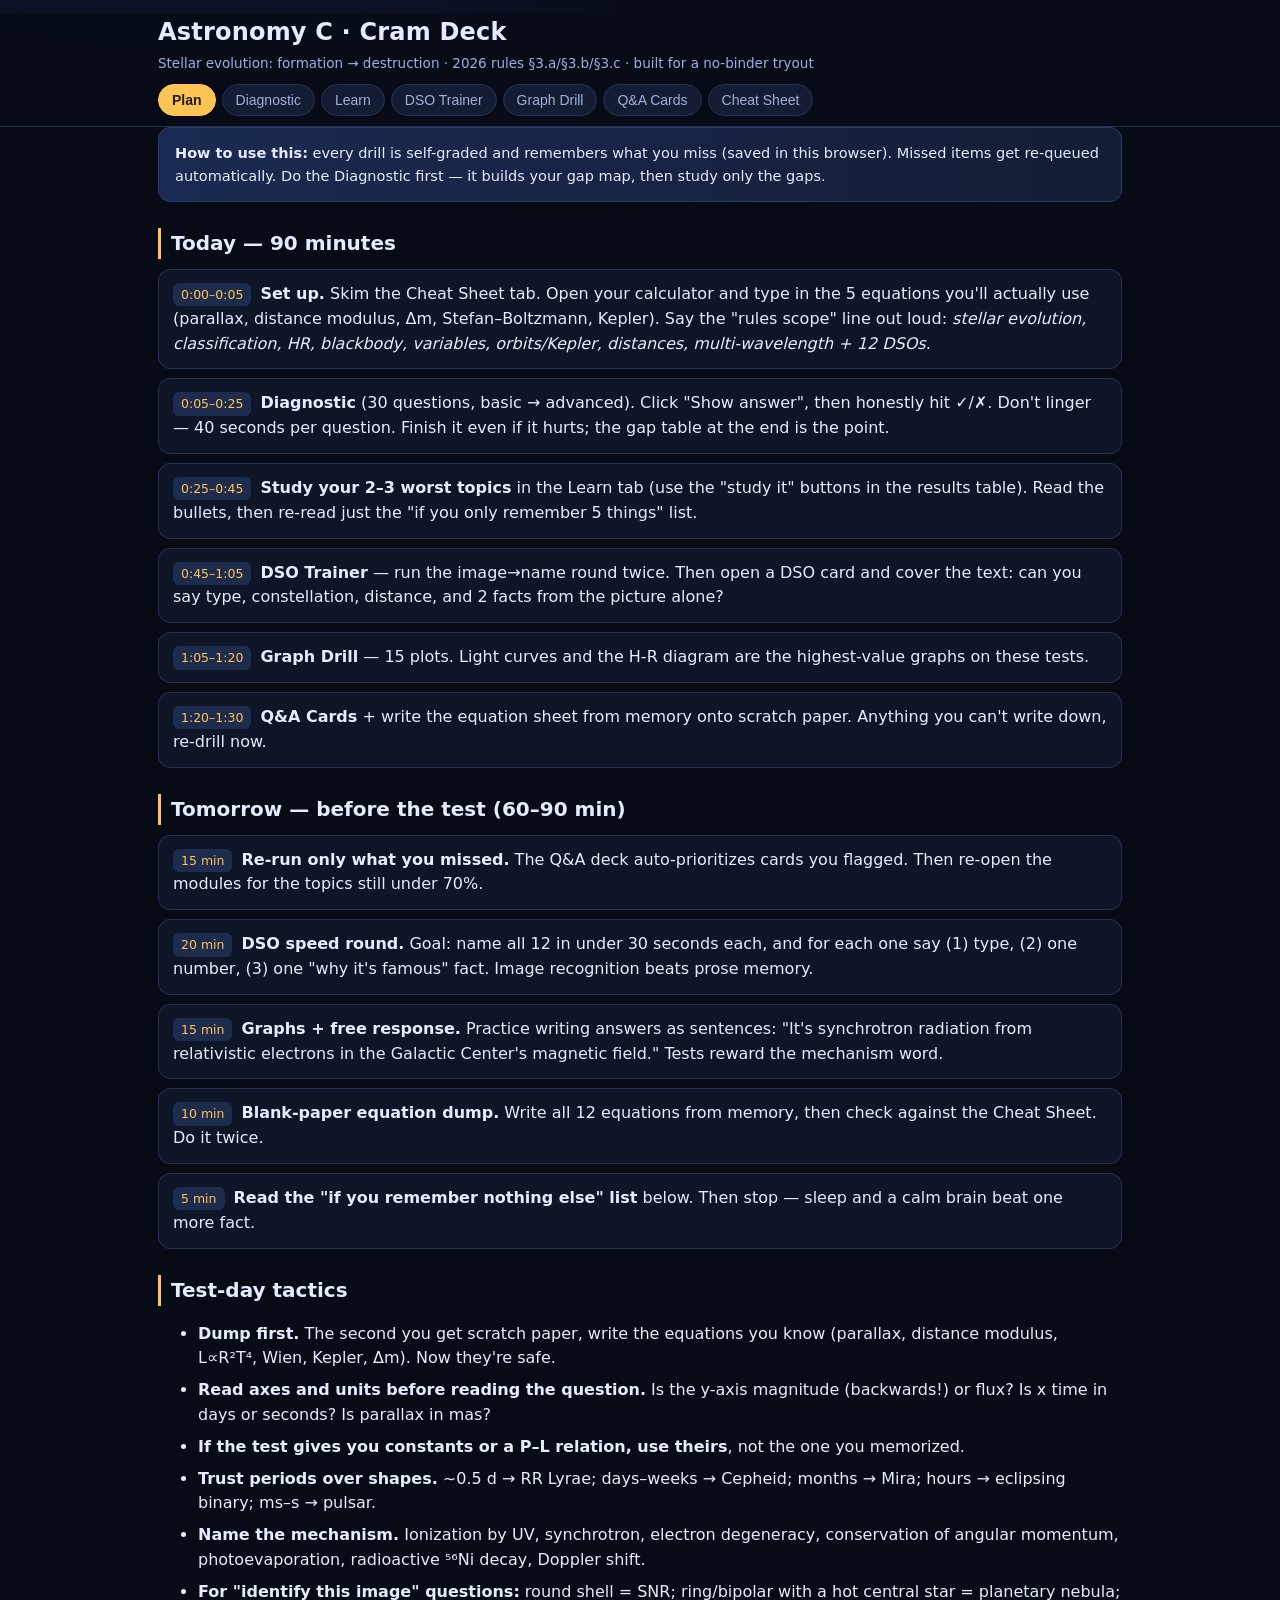
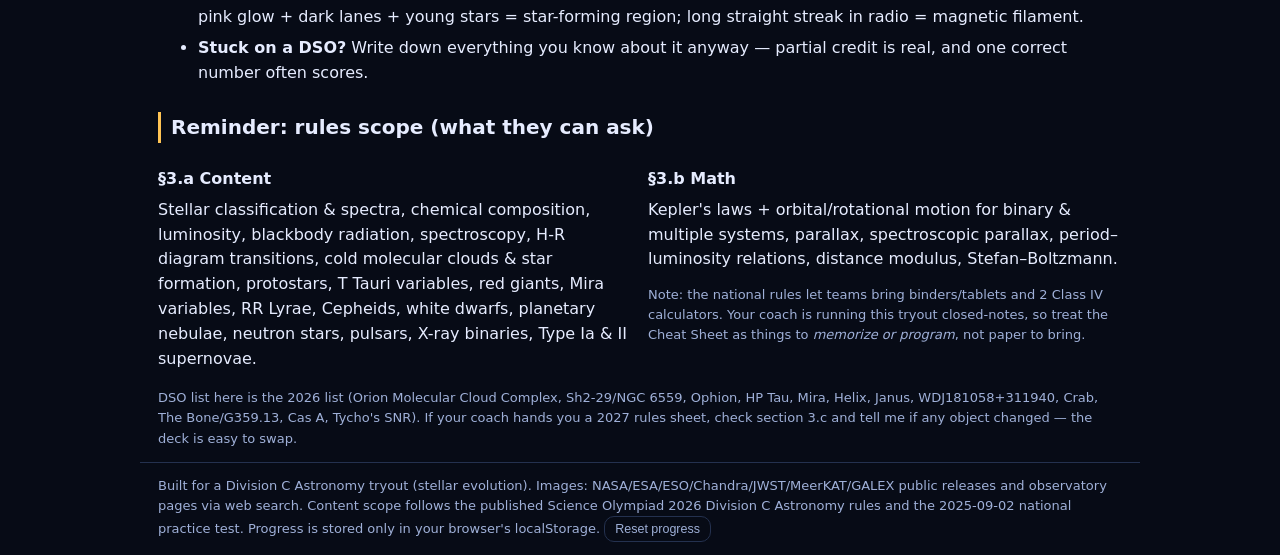
==== astronomy-tryout/index.html @ ea9285ab "Add Astronomy C cram deck for Division C tryout Offline study app: diagnostic with per-topic gap tab" ====
<!DOCTYPE html>
<html lang="en">
<head>
<meta charset="utf-8">
<meta name="viewport" content="width=device-width, initial-scale=1">
<title>Astronomy C — Cram Deck</title>
<link rel="stylesheet" href="styles.css">
</head>
<body>
<header>
  <div class="wrap">
    <h1>Astronomy C · Cram Deck</h1>
    <p class="sub">Stellar evolution: formation → destruction · 2026 rules §3.a/§3.b/§3.c · built for a no-binder tryout</p>
    <nav>
      <button data-tab="plan" class="active">Plan</button>
      <button data-tab="diag">Diagnostic</button>
      <button data-tab="learn">Learn</button>
      <button data-tab="dso">DSO Trainer</button>
      <button data-tab="graphs">Graph Drill</button>
      <button data-tab="cards">Q&amp;A Cards</button>
      <button data-tab="sheet">Cheat Sheet</button>
    </nav>
  </div>
</header>

<main class="wrap">

<!-- ============ PLAN ============ -->
<section class="panel active" id="tab-plan">
  <div class="callout">
    <b>How to use this:</b> every drill is self-graded and remembers what you miss (saved in this browser).
    Missed items get re-queued automatically. Do the Diagnostic first — it builds your gap map, then study only the gaps.
  </div>

  <h2>Today — 90 minutes</h2>
  <ol class="sched">
    <li><span class="t">0:00–0:05</span><b>Set up.</b> Skim the Cheat Sheet tab. Open your calculator and type in the 5 equations you'll actually use (parallax, distance modulus, Δm, Stefan–Boltzmann, Kepler). Say the "rules scope" line out loud: <i>stellar evolution, classification, HR, blackbody, variables, orbits/Kepler, distances, multi-wavelength + 12 DSOs.</i></li>
    <li><span class="t">0:05–0:25</span><b>Diagnostic</b> (30 questions, basic → advanced). Click "Show answer", then honestly hit ✓/✗. Don't linger — 40 seconds per question. Finish it even if it hurts; the gap table at the end is the point.</li>
    <li><span class="t">0:25–0:45</span><b>Study your 2–3 worst topics</b> in the Learn tab (use the "study it" buttons in the results table). Read the bullets, then re-read just the "if you only remember 5 things" list.</li>
    <li><span class="t">0:45–1:05</span><b>DSO Trainer</b> — run the image→name round twice. Then open a DSO card and cover the text: can you say type, constellation, distance, and 2 facts from the picture alone?</li>
    <li><span class="t">1:05–1:20</span><b>Graph Drill</b> — 15 plots. Light curves and the H-R diagram are the highest-value graphs on these tests.</li>
    <li><span class="t">1:20–1:30</span><b>Q&amp;A Cards</b> + write the equation sheet from memory onto scratch paper. Anything you can't write down, re-drill now.</li>
  </ol>

  <h2>Tomorrow — before the test (60–90 min)</h2>
  <ol class="sched">
    <li><span class="t">15 min</span><b>Re-run only what you missed.</b> The Q&amp;A deck auto-prioritizes cards you flagged. Then re-open the modules for the topics still under 70%.</li>
    <li><span class="t">20 min</span><b>DSO speed round.</b> Goal: name all 12 in under 30 seconds each, and for each one say (1) type, (2) one number, (3) one "why it's famous" fact. Image recognition beats prose memory.</li>
    <li><span class="t">15 min</span><b>Graphs + free response.</b> Practice writing answers as sentences: "It's synchrotron radiation from relativistic electrons in the Galactic Center's magnetic field." Tests reward the mechanism word.</li>
    <li><span class="t">10 min</span><b>Blank-paper equation dump.</b> Write all 12 equations from memory, then check against the Cheat Sheet. Do it twice.</li>
    <li><span class="t">5 min</span><b>Read the "if you remember nothing else" list</b> below. Then stop — sleep and a calm brain beat one more fact.</li>
  </ol>

  <h2>Test-day tactics</h2>
  <ul class="tactics">
    <li><b>Dump first.</b> The second you get scratch paper, write the equations you know (parallax, distance modulus, L∝R²T⁴, Wien, Kepler, Δm). Now they're safe.</li>
    <li><b>Read axes and units before reading the question.</b> Is the y-axis magnitude (backwards!) or flux? Is x time in days or seconds? Is parallax in mas?</li>
    <li><b>If the test gives you constants or a P–L relation, use theirs</b>, not the one you memorized.</li>
    <li><b>Trust periods over shapes.</b> ~0.5 d → RR Lyrae; days–weeks → Cepheid; months → Mira; hours → eclipsing binary; ms–s → pulsar.</li>
    <li><b>Name the mechanism.</b> Ionization by UV, synchrotron, electron degeneracy, conservation of angular momentum, photoevaporation, radioactive ⁵⁶Ni decay, Doppler shift.</li>
    <li><b>For "identify this image" questions:</b> round shell = SNR; ring/bipolar with a hot central star = planetary nebula; pink glow + dark lanes + young stars = star-forming region; long straight streak in radio = magnetic filament.</li>
    <li><b>Stuck on a DSO?</b> Write down everything you know about it anyway — partial credit is real, and one correct number often scores.</li>
  </ul>

  <h2>Reminder: rules scope (what they can ask)</h2>
  <div class="twocol">
    <div>
      <h3>§3.a Content</h3>
      <p class="tight-p">Stellar classification &amp; spectra, chemical composition, luminosity, blackbody radiation, spectroscopy, H-R diagram transitions, cold molecular clouds &amp; star formation, protostars, T Tauri variables, red giants, Mira variables, RR Lyrae, Cepheids, white dwarfs, planetary nebulae, neutron stars, pulsars, X-ray binaries, Type Ia &amp; II supernovae.</p>
    </div>
    <div>
      <h3>§3.b Math</h3>
      <p class="tight-p">Kepler's laws + orbital/rotational motion for binary &amp; multiple systems, parallax, spectroscopic parallax, period–luminosity relations, distance modulus, Stefan–Boltzmann.</p>
      <p class="note">Note: the national rules let teams bring binders/tablets and 2 Class IV calculators. Your coach is running this tryout closed-notes, so treat the Cheat Sheet as things to <i>memorize or program</i>, not paper to bring.</p>
    </div>
  </div>
  <p class="note">DSO list here is the 2026 list (Orion Molecular Cloud Complex, Sh2-29/NGC 6559, Ophion, HP Tau, Mira, Helix, Janus, WDJ181058+311940, Crab, The Bone/G359.13, Cas A, Tycho's SNR). If your coach hands you a 2027 rules sheet, check section 3.c and tell me if any object changed — the deck is easy to swap.</p>
</section>

<!-- ============ DIAGNOSTIC ============ -->
<section class="panel" id="tab-diag">
  <h2>Diagnostic — 30 questions, basic → advanced</h2>
  <p class="lead">Say your answer out loud (or type it in your head), hit <i>Show answer</i>, then grade yourself honestly. This is a mirror, not a test.</p>
  <div class="row"><button class="ghost" onclick="startDiag('rand')">↻ Shuffle</button><button class="ghost" onclick="startDiag('hard')">Hardest first</button></div>
  <div id="diag" class="quizbox"></div>
</section>

<!-- ============ LEARN ============ -->
<section class="panel" id="tab-learn">
  <h2>Learn — 9 modules</h2>
  <p class="lead">Skim the bullets once, then memorize the 5 "must" lines per module. That's 45 lines that cover most of the test.</p>
  <div id="modules"></div>
</section>

<!-- ============ DSO ============ -->
<section class="panel" id="tab-dso">
  <h2>DSO Trainer — 12 objects</h2>
  <p class="lead">Six-way multiple choice from real telescope/observatory images. Run it until you're at 100% twice in a row.</p>
  <div id="dso-quiz" class="quizbox"></div>
  <h2>Reference cards</h2>
  <div id="dso-cards" class="cards"></div>
</section>

<!-- ============ GRAPHS ============ -->
<section class="panel" id="tab-graphs">
  <h2>Graph Drill</h2>
  <p class="lead">Fresh plots every time: H-R diagrams, light curves, blackbody curves, spectra, and the Cepheid period–luminosity relation.</p>
  <div class="quizbox">
    <p id="g-q" class="bigq"></p>
    <canvas id="g-canvas" style="width:100%"></canvas>
    <div id="g-opts" class="opts"></div>
    <div id="g-fb" class="fb"></div>
    <div class="row"><button class="primary" id="g-new">New graph →</button></div>
  </div>
</section>

<!-- ============ CARDS ============ -->
<section class="panel" id="tab-cards">
  <h2>Free-response practice</h2>
  <p class="lead">These are the short-answer questions tests actually ask. Say the answer out loud before revealing — saying it is how it sticks.</p>
  <div id="cards" class="quizbox"></div>
</section>

<!-- ============ SHEET ============ -->
<section class="panel" id="tab-sheet">
  <h2>Cheat Sheet — the short list</h2>
  <p class="lead">Memorize these, or program them. Print this tab if you want a paper copy: <button class="ghost tiny" onclick="window.print()">Print</button></p>
  <div id="eqs" class="eqs"></div>

  <h2>DSO one-liners</h2>
  <div id="cheat-dso"></div>

  <h2>If you remember nothing else</h2>
  <ul class="tactics tight-p">
    <li>OBAFGKM = hot → cool; A stars have the strongest H lines; molecules (TiO) ⇒ M stars.</li>
    <li>H-R: temperature runs backwards (hot LEFT); white dwarfs bottom-left, giants top-right, instability strip down the middle.</li>
    <li>L ∝ R²T⁴ and λ_max T = 2.9×10⁶ nm·K.</li>
    <li>d = 1/p (pc, ″) and m − M = 5 log d − 5.</li>
    <li>Period tells you the variable: 0.5 d RR Lyrae · 10 d Cepheid · 332 d Mira · hours eclipsing binary · ms pulsar.</li>
    <li>Chandrasekhar = 1.4 M☉. Type Ia = exploding white dwarf (no H, standard candle, no remnant). Type II = collapsing massive star (H lines, leaves a NS or BH).</li>
    <li>Emission nebula = ionized gas (red Hα) · reflection = scattered starlight (blue) · dark = dust · synchrotron = radio/X-ray from relativistic electrons.</li>
    <li>Youth: lithium, disks, IR excess, outflows. Death: white dwarf, neutron star (pulsar), black hole.</li>
  </ul>
</section>

</main>

<footer class="wrap">
  <p class="note">Built for a Division C Astronomy tryout (stellar evolution). Images: NASA/ESA/ESO/Chandra/JWST/MeerKAT/GALEX public releases and observatory pages via web search. Content scope follows the published Science Olympiad 2026 Division C Astronomy rules and the 2025-09-02 national practice test. Progress is stored only in your browser's localStorage. <button class="ghost tiny" id="reset">Reset progress</button></p>
</footer>

<script src="data-dso.js"></script>
<script src="data-learn.js"></script>
<script src="app.js"></script>
</body>
</html>
---- astronomy-tryout/styles.css ----
:root{
  --bg:#070b16; --panel:#0e1526; --panel2:#131c33; --line:#24314f;
  --txt:#e6ecff; --dim:#9fb0d8; --acc:#ffc454; --acc2:#5cc8ff; --good:#4ade80; --bad:#ff6b81;
}
*{box-sizing:border-box}
body{margin:0;background:radial-gradient(1200px 600px at 15% -10%,#16224a 0%,var(--bg) 55%) no-repeat,var(--bg);
  color:var(--txt);font:16px/1.55 system-ui,-apple-system,"Segoe UI",Roboto,sans-serif}
.wrap{max-width:1000px;margin:0 auto;padding:0 18px}
header{border-bottom:1px solid var(--line);background:rgba(8,12,24,.85);backdrop-filter:blur(6px);
  position:sticky;top:0;z-index:20}
header h1{margin:14px 0 2px;font-size:24px;letter-spacing:.2px}
header .sub{margin:0 0 10px;color:var(--dim);font-size:13.5px}
nav{display:flex;gap:6px;flex-wrap:wrap;padding-bottom:10px}
nav button{background:var(--panel2);border:1px solid var(--line);color:var(--dim);
  padding:7px 13px;border-radius:999px;cursor:pointer;font-size:14px}
nav button:hover{color:var(--txt);border-color:#3a4d7d}
nav button.active{background:var(--acc);color:#23180a;border-color:var(--acc);font-weight:700}
main{padding:22px 18px 60px;min-height:70vh}
.panel{display:none}.panel.active{display:block}
h2{font-size:20px;margin:26px 0 8px;border-left:3px solid var(--acc);padding-left:10px}
h3{font-size:16px;margin:16px 0 6px}
h4{margin:10px 0 6px;font-size:14px;color:var(--acc2);letter-spacing:.4px;text-transform:uppercase}
.lead{color:var(--dim);margin:0 0 14px}
.note{color:var(--dim);font-size:13px}
.tight-p{margin:4px 0}
a{color:var(--acc2)}

.callout{background:linear-gradient(90deg,#1b2a52,#141d36);border:1px solid #2c3d68;border-radius:12px;
  padding:14px 16px;font-size:14.5px}

/* schedule */
ol.sched{list-style:none;padding:0;margin:10px 0}
ol.sched li{background:var(--panel);border:1px solid var(--line);border-radius:12px;padding:12px 14px;margin-bottom:9px}
ol.sched .t{display:inline-block;background:#1d2b4d;color:var(--acc);border-radius:6px;
  padding:2px 8px;font-size:12.5px;margin-right:9px;font-variant-numeric:tabular-nums}
ul.tactics li{margin-bottom:7px}
.twocol{display:grid;grid-template-columns:1fr 1fr;gap:16px}
@media(max-width:760px){.twocol{grid-template-columns:1fr}}

/* quiz boxes */
.quizbox{background:var(--panel);border:1px solid var(--line);border-radius:14px;padding:16px;margin:12px 0}
.qhead{color:var(--dim);font-size:13px;margin-bottom:8px;text-transform:uppercase;letter-spacing:.6px}
.bigq{font-size:18px;font-weight:600;margin:6px 0 14px;line-height:1.4}
.row{display:flex;gap:10px;flex-wrap:wrap;margin-top:12px}
button.primary{background:var(--acc);color:#23180a;border:0;padding:10px 18px;border-radius:10px;
  font-weight:700;font-size:15px;cursor:pointer}
button.ghost{background:transparent;border:1px solid var(--line);color:var(--dim);
  padding:9px 14px;border-radius:10px;cursor:pointer;font-size:14px}
button.ghost:hover{color:var(--txt);border-color:#3a4d7d}
button.tiny{padding:5px 10px;font-size:12.5px}
.good-btn,.bad-btn{padding:9px 16px;border-radius:10px;font-weight:700;cursor:pointer;border:0;font-size:15px}
.good-btn{background:#12402a;color:var(--good);border:1px solid #1f6b45}
.bad-btn{background:#42131c;color:var(--bad);border:1px solid #7a2434}

.opts{display:grid;grid-template-columns:repeat(auto-fit,minmax(190px,1fr));gap:9px;margin-top:14px}
.opt{background:var(--panel2);border:1px solid var(--line);color:var(--txt);padding:12px 14px;
  border-radius:10px;cursor:pointer;text-align:left;font-size:14.5px}
.opt:hover{border-color:#4a5f96}
.opt.good{background:#12402a;border-color:var(--good);color:#d8ffe6}
.opt.bad{background:#42131c;border-color:var(--bad);color:#ffd9df}

.fb{margin-top:14px}
.fb .ok{color:var(--good);font-weight:700;font-size:16px}
.fb .no{color:var(--bad);font-weight:700;font-size:16px}
.recap{background:#101a30;border:1px solid var(--line);border-left:3px solid var(--acc2);
  border-radius:8px;padding:11px 13px;margin-top:8px;font-size:14.5px}

.pill{display:inline-block;background:#1d2b4d;color:var(--acc2);border-radius:999px;
  padding:1px 9px;font-size:11.5px;margin-left:6px;text-transform:none;letter-spacing:0}
.pill.alt{background:#2a1f3d;color:#c9a8ff}

img.hero{width:100%;max-height:420px;object-fit:contain;background:#05070f;border-radius:12px;border:1px solid var(--line)}
canvas{border-radius:12px;border:1px solid var(--line);background:#0b1020}

/* modules */
.mod{background:var(--panel);border:1px solid var(--line);border-radius:12px;margin-bottom:9px;overflow:hidden}
.mod summary{padding:13px 15px;cursor:pointer;list-style:none}
.mod summary::-webkit-details-marker{display:none}
.mod summary:before{content:"▸ ";color:var(--acc)}
.mod[open] summary:before{content:"▾ "}
.modbody{padding:0 18px 16px;border-top:1px solid var(--line)}
.modbody ul{padding-left:20px;margin:12px 0}
.modbody li{margin-bottom:7px}
.must{background:#101a30;border:1px dashed #34507f;border-radius:10px;padding:6px 16px 12px;margin-top:12px}

/* dso cards */
.cards{display:grid;grid-template-columns:1fr;gap:14px}
.card{background:var(--panel);border:1px solid var(--line);border-radius:14px;overflow:hidden;display:flex;flex-wrap:wrap}
.card img{width:280px;flex:0 0 280px;object-fit:cover;background:#05070f}
.cardbody{flex:1 1 340px;padding:14px 16px}
.card h3{margin:0 0 8px}
.aka{font-weight:400;color:var(--dim);font-size:13px}
table.kv{width:100%;border-collapse:collapse;font-size:13.5px;margin-bottom:8px}
table.kv td{padding:3px 8px 3px 0;vertical-align:top}
table.kv td:first-child{color:var(--dim);width:130px}
ul.tight{padding-left:18px;margin:4px 0 10px}
ul.tight li{margin-bottom:4px;font-size:14.5px}
.sub{margin:10px 0 2px;color:var(--acc2);font-size:13px}
details.qa summary{cursor:pointer;color:var(--dim);font-size:13.5px}
p.q{margin:10px 0 2px;font-weight:600}
p.a{margin:0 0 8px;color:#cfe0ff}

/* stats */
table.stat{width:100%;border-collapse:collapse;margin:12px 0}
table.stat td{padding:8px 10px;border-bottom:1px solid var(--line);font-size:14.5px}
.bar{display:inline-block;width:120px;height:8px;background:#1b2542;border-radius:6px;overflow:hidden;vertical-align:middle}
.bar span{display:block;height:100%;background:linear-gradient(90deg,var(--bad),var(--acc),var(--good))}

/* equations */
.eqs{display:grid;grid-template-columns:repeat(auto-fit,minmax(300px,1fr));gap:12px}
.eq{background:var(--panel);border:1px solid var(--line);border-left:3px solid var(--acc);border-radius:10px;padding:12px 14px}
.eqn{font-family:ui-monospace,SFMono-Regular,Menlo,monospace;font-size:15px;color:#ffe9b8;margin-bottom:4px}
.eqname{font-weight:700;font-size:14px;color:var(--acc2)}
.equ,.eqt{font-size:13px;color:#c3d1f2;margin-top:5px}
.eqt{color:#ffb3c0}
#cheat-dso table{width:100%;border-collapse:collapse;font-size:13.5px}
#cheat-dso td,#cheat-dso th{padding:7px 9px;border-bottom:1px solid var(--line);text-align:left}
#cheat-dso th{color:var(--acc2);font-size:12.5px;text-transform:uppercase;letter-spacing:.5px}

footer{border-top:1px solid var(--line);padding:18px 18px 40px}

@media print{
  header nav,.row,button{display:none !important}
  .panel{display:none !important}
  #tab-sheet{display:block !important}
  body{background:#fff;color:#000}
  .eq,#cheat-dso table,.card{border-color:#999;background:#fff}
  .eqn,.eqname,.equ,.eqt,li,p,td{color:#000}
}
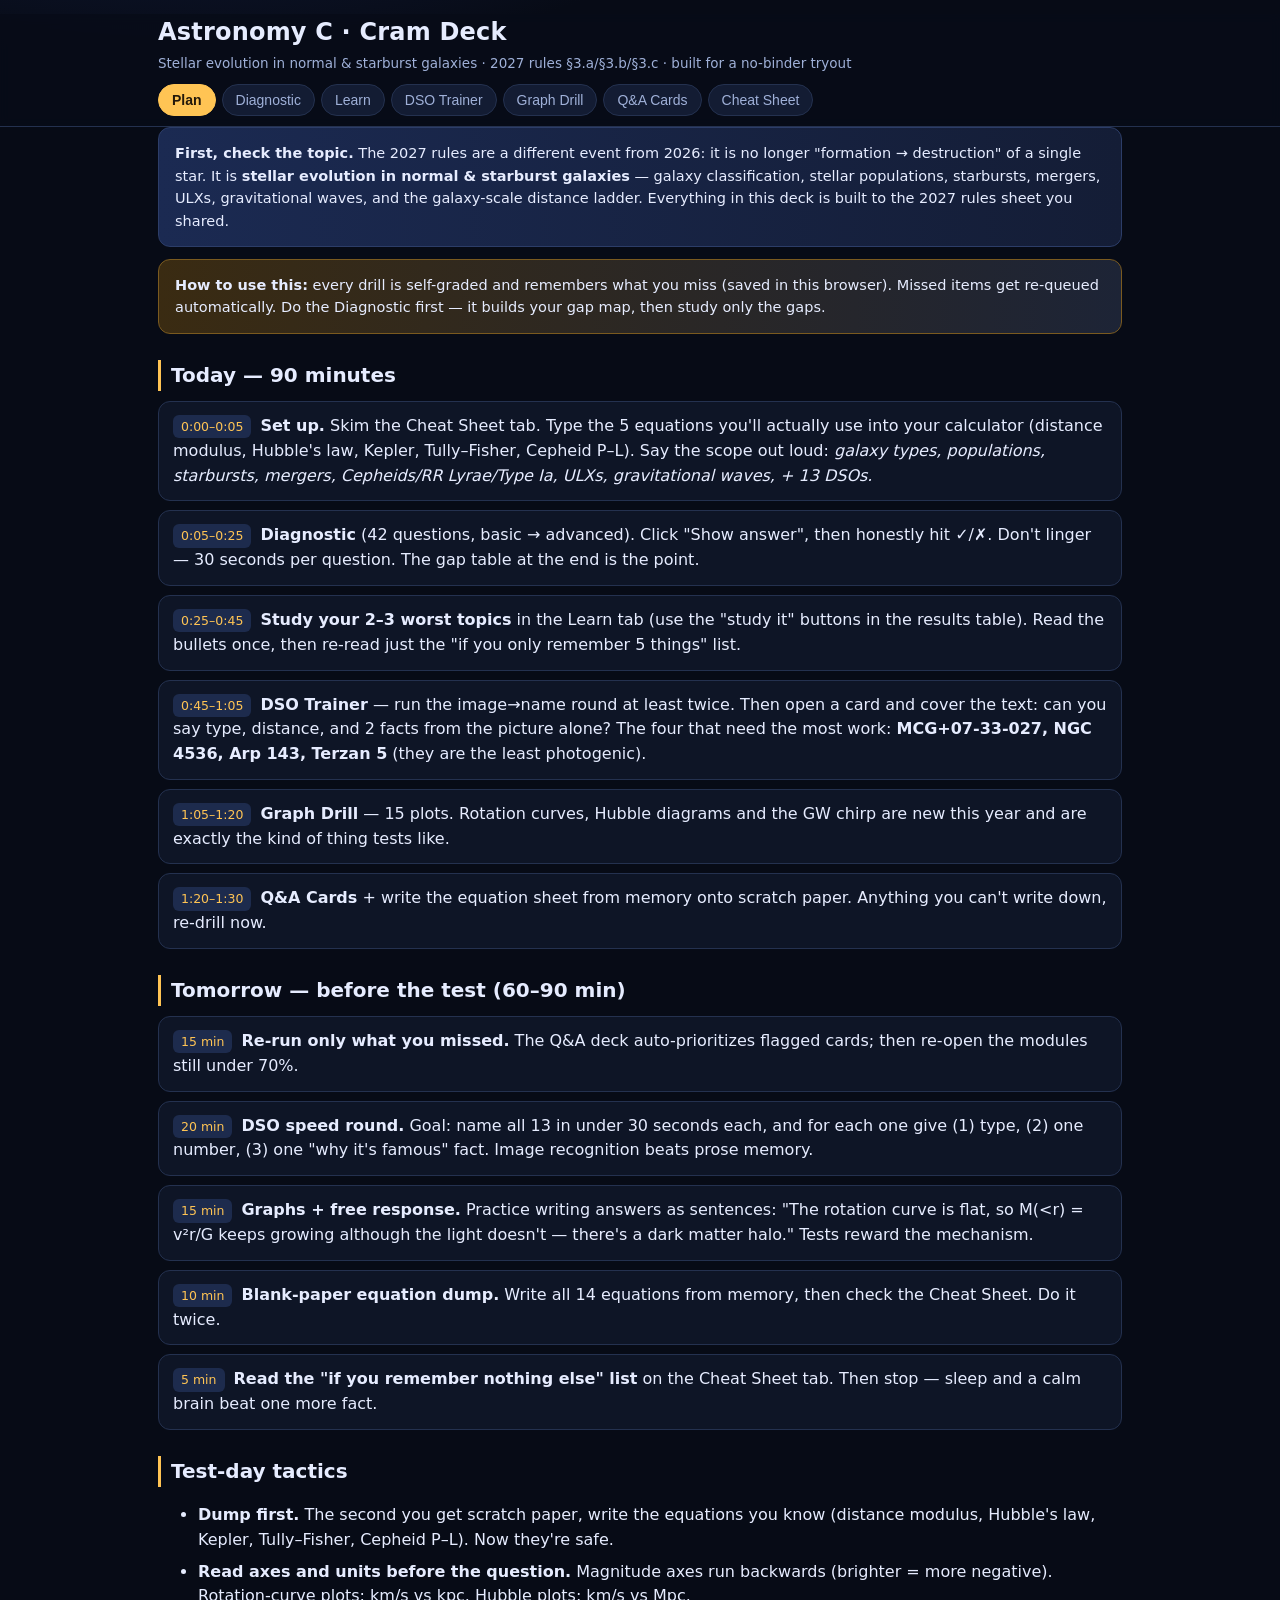
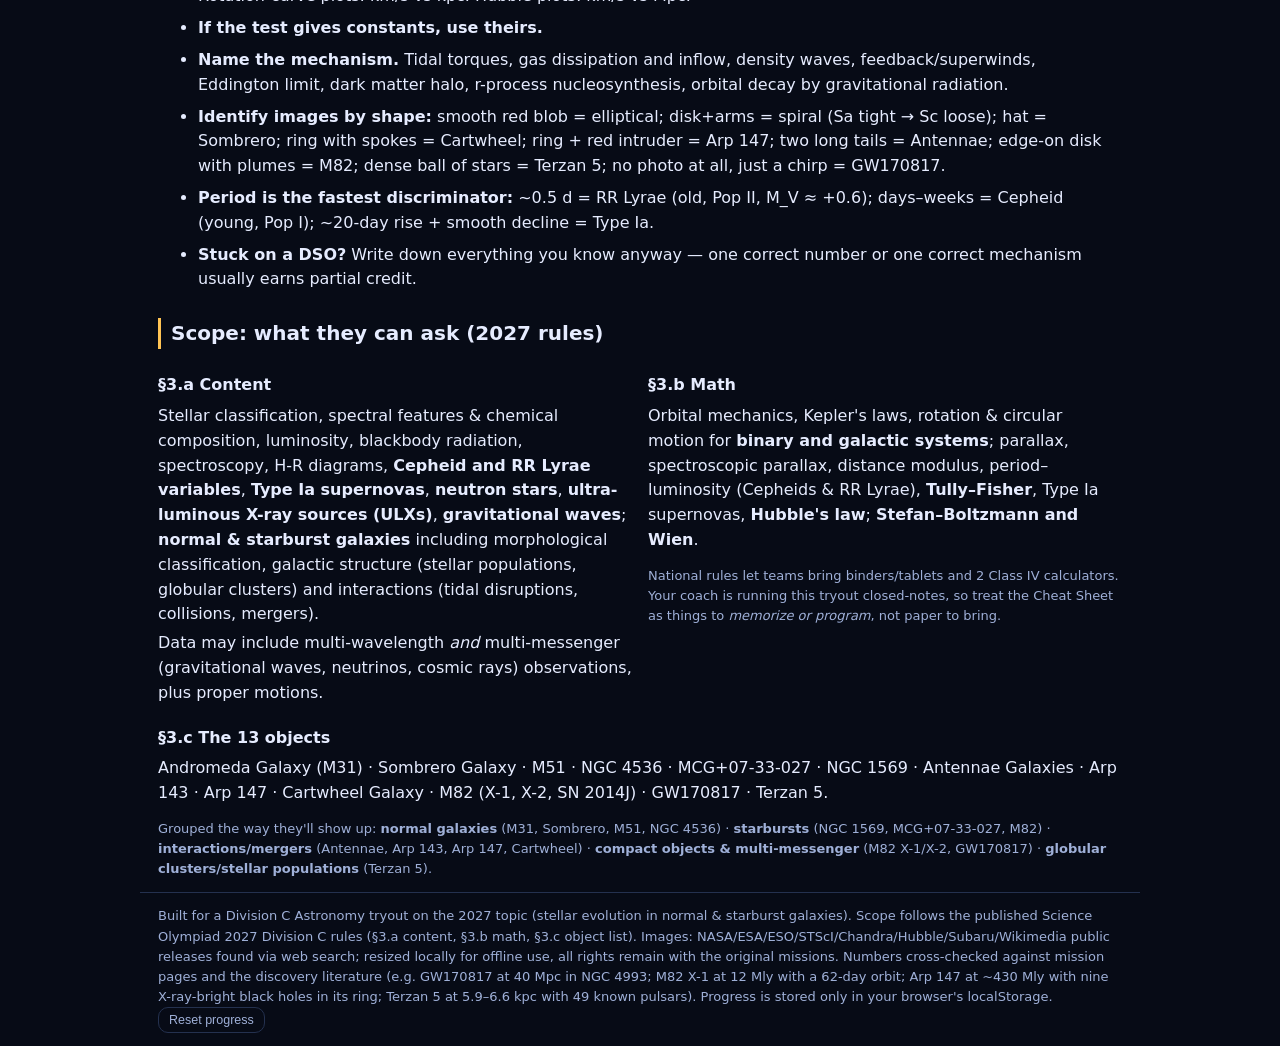
==== commit 411b7cf9: "Rebuild Astronomy C deck for the 2027 rules (normal & starburst galaxies) The 2027 rules change the " ====
--- a/astronomy-tryout/index.html
+++ b/astronomy-tryout/index.html
@@ -3,14 +3,14 @@
 <head>
 <meta charset="utf-8">
 <meta name="viewport" content="width=device-width, initial-scale=1">
-<title>Astronomy C — Cram Deck</title>
+<title>Astronomy C 2027 — Cram Deck</title>
 <link rel="stylesheet" href="styles.css">
 </head>
 <body>
 <header>
   <div class="wrap">
     <h1>Astronomy C · Cram Deck</h1>
-    <p class="sub">Stellar evolution: formation → destruction · 2026 rules §3.a/§3.b/§3.c · built for a no-binder tryout</p>
+    <p class="sub">Stellar evolution in normal &amp; starburst galaxies · 2027 rules §3.a/§3.b/§3.c · built for a no-binder tryout</p>
     <nav>
       <button data-tab="plan" class="active">Plan</button>
       <button data-tab="diag">Diagnostic</button>
@@ -28,58 +28,69 @@
 <!-- ============ PLAN ============ -->
 <section class="panel active" id="tab-plan">
   <div class="callout">
+    <b>First, check the topic.</b> The 2027 rules are a different event from 2026: it is no longer
+    "formation → destruction" of a single star. It is <b>stellar evolution in normal &amp; starburst
+    galaxies</b> — galaxy classification, stellar populations, starbursts, mergers, ULXs,
+    gravitational waves, and the galaxy-scale distance ladder. Everything in this deck is built to
+    the 2027 rules sheet you shared.
+  </div>
+
+  <div class="callout warn">
     <b>How to use this:</b> every drill is self-graded and remembers what you miss (saved in this browser).
     Missed items get re-queued automatically. Do the Diagnostic first — it builds your gap map, then study only the gaps.
   </div>
 
   <h2>Today — 90 minutes</h2>
   <ol class="sched">
-    <li><span class="t">0:00–0:05</span><b>Set up.</b> Skim the Cheat Sheet tab. Open your calculator and type in the 5 equations you'll actually use (parallax, distance modulus, Δm, Stefan–Boltzmann, Kepler). Say the "rules scope" line out loud: <i>stellar evolution, classification, HR, blackbody, variables, orbits/Kepler, distances, multi-wavelength + 12 DSOs.</i></li>
-    <li><span class="t">0:05–0:25</span><b>Diagnostic</b> (30 questions, basic → advanced). Click "Show answer", then honestly hit ✓/✗. Don't linger — 40 seconds per question. Finish it even if it hurts; the gap table at the end is the point.</li>
-    <li><span class="t">0:25–0:45</span><b>Study your 2–3 worst topics</b> in the Learn tab (use the "study it" buttons in the results table). Read the bullets, then re-read just the "if you only remember 5 things" list.</li>
-    <li><span class="t">0:45–1:05</span><b>DSO Trainer</b> — run the image→name round twice. Then open a DSO card and cover the text: can you say type, constellation, distance, and 2 facts from the picture alone?</li>
-    <li><span class="t">1:05–1:20</span><b>Graph Drill</b> — 15 plots. Light curves and the H-R diagram are the highest-value graphs on these tests.</li>
+    <li><span class="t">0:00–0:05</span><b>Set up.</b> Skim the Cheat Sheet tab. Type the 5 equations you'll actually use into your calculator (distance modulus, Hubble's law, Kepler, Tully–Fisher, Cepheid P–L). Say the scope out loud: <i>galaxy types, populations, starbursts, mergers, Cepheids/RR Lyrae/Type Ia, ULXs, gravitational waves, + 13 DSOs.</i></li>
+    <li><span class="t">0:05–0:25</span><b>Diagnostic</b> (42 questions, basic → advanced). Click "Show answer", then honestly hit ✓/✗. Don't linger — 30 seconds per question. The gap table at the end is the point.</li>
+    <li><span class="t">0:25–0:45</span><b>Study your 2–3 worst topics</b> in the Learn tab (use the "study it" buttons in the results table). Read the bullets once, then re-read just the "if you only remember 5 things" list.</li>
+    <li><span class="t">0:45–1:05</span><b>DSO Trainer</b> — run the image→name round at least twice. Then open a card and cover the text: can you say type, distance, and 2 facts from the picture alone? The four that need the most work: <b>MCG+07-33-027, NGC 4536, Arp 143, Terzan 5</b> (they are the least photogenic).</li>
+    <li><span class="t">1:05–1:20</span><b>Graph Drill</b> — 15 plots. Rotation curves, Hubble diagrams and the GW chirp are new this year and are exactly the kind of thing tests like.</li>
     <li><span class="t">1:20–1:30</span><b>Q&amp;A Cards</b> + write the equation sheet from memory onto scratch paper. Anything you can't write down, re-drill now.</li>
   </ol>
 
   <h2>Tomorrow — before the test (60–90 min)</h2>
   <ol class="sched">
-    <li><span class="t">15 min</span><b>Re-run only what you missed.</b> The Q&amp;A deck auto-prioritizes cards you flagged. Then re-open the modules for the topics still under 70%.</li>
-    <li><span class="t">20 min</span><b>DSO speed round.</b> Goal: name all 12 in under 30 seconds each, and for each one say (1) type, (2) one number, (3) one "why it's famous" fact. Image recognition beats prose memory.</li>
-    <li><span class="t">15 min</span><b>Graphs + free response.</b> Practice writing answers as sentences: "It's synchrotron radiation from relativistic electrons in the Galactic Center's magnetic field." Tests reward the mechanism word.</li>
-    <li><span class="t">10 min</span><b>Blank-paper equation dump.</b> Write all 12 equations from memory, then check against the Cheat Sheet. Do it twice.</li>
-    <li><span class="t">5 min</span><b>Read the "if you remember nothing else" list</b> below. Then stop — sleep and a calm brain beat one more fact.</li>
+    <li><span class="t">15 min</span><b>Re-run only what you missed.</b> The Q&amp;A deck auto-prioritizes flagged cards; then re-open the modules still under 70%.</li>
+    <li><span class="t">20 min</span><b>DSO speed round.</b> Goal: name all 13 in under 30 seconds each, and for each one give (1) type, (2) one number, (3) one "why it's famous" fact. Image recognition beats prose memory.</li>
+    <li><span class="t">15 min</span><b>Graphs + free response.</b> Practice writing answers as sentences: "The rotation curve is flat, so M(&lt;r) = v²r/G keeps growing although the light doesn't — there's a dark matter halo." Tests reward the mechanism.</li>
+    <li><span class="t">10 min</span><b>Blank-paper equation dump.</b> Write all 14 equations from memory, then check the Cheat Sheet. Do it twice.</li>
+    <li><span class="t">5 min</span><b>Read the "if you remember nothing else" list</b> on the Cheat Sheet tab. Then stop — sleep and a calm brain beat one more fact.</li>
   </ol>
 
   <h2>Test-day tactics</h2>
   <ul class="tactics">
-    <li><b>Dump first.</b> The second you get scratch paper, write the equations you know (parallax, distance modulus, L∝R²T⁴, Wien, Kepler, Δm). Now they're safe.</li>
-    <li><b>Read axes and units before reading the question.</b> Is the y-axis magnitude (backwards!) or flux? Is x time in days or seconds? Is parallax in mas?</li>
-    <li><b>If the test gives you constants or a P–L relation, use theirs</b>, not the one you memorized.</li>
-    <li><b>Trust periods over shapes.</b> ~0.5 d → RR Lyrae; days–weeks → Cepheid; months → Mira; hours → eclipsing binary; ms–s → pulsar.</li>
-    <li><b>Name the mechanism.</b> Ionization by UV, synchrotron, electron degeneracy, conservation of angular momentum, photoevaporation, radioactive ⁵⁶Ni decay, Doppler shift.</li>
-    <li><b>For "identify this image" questions:</b> round shell = SNR; ring/bipolar with a hot central star = planetary nebula; pink glow + dark lanes + young stars = star-forming region; long straight streak in radio = magnetic filament.</li>
-    <li><b>Stuck on a DSO?</b> Write down everything you know about it anyway — partial credit is real, and one correct number often scores.</li>
+    <li><b>Dump first.</b> The second you get scratch paper, write the equations you know (distance modulus, Hubble's law, Kepler, Tully–Fisher, Cepheid P–L). Now they're safe.</li>
+    <li><b>Read axes and units before the question.</b> Magnitude axes run backwards (brighter = more negative). Rotation-curve plots: km/s vs kpc. Hubble plots: km/s vs Mpc.</li>
+    <li><b>If the test gives constants, use theirs.</b></li>
+    <li><b>Name the mechanism.</b> Tidal torques, gas dissipation and inflow, density waves, feedback/superwinds, Eddington limit, dark matter halo, r-process nucleosynthesis, orbital decay by gravitational radiation.</li>
+    <li><b>Identify images by shape:</b> smooth red blob = elliptical; disk+arms = spiral (Sa tight → Sc loose); hat = Sombrero; ring with spokes = Cartwheel; ring + red intruder = Arp 147; two long tails = Antennae; edge-on disk with plumes = M82; dense ball of stars = Terzan 5; no photo at all, just a chirp = GW170817.</li>
+    <li><b>Period is the fastest discriminator:</b> ~0.5 d = RR Lyrae (old, Pop II, M_V ≈ +0.6); days–weeks = Cepheid (young, Pop I); ~20-day rise + smooth decline = Type Ia.</li>
+    <li><b>Stuck on a DSO?</b> Write down everything you know anyway — one correct number or one correct mechanism usually earns partial credit.</li>
   </ul>
 
-  <h2>Reminder: rules scope (what they can ask)</h2>
+  <h2>Scope: what they can ask (2027 rules)</h2>
   <div class="twocol">
     <div>
       <h3>§3.a Content</h3>
-      <p class="tight-p">Stellar classification &amp; spectra, chemical composition, luminosity, blackbody radiation, spectroscopy, H-R diagram transitions, cold molecular clouds &amp; star formation, protostars, T Tauri variables, red giants, Mira variables, RR Lyrae, Cepheids, white dwarfs, planetary nebulae, neutron stars, pulsars, X-ray binaries, Type Ia &amp; II supernovae.</p>
+      <p class="tight-p">Stellar classification, spectral features &amp; chemical composition, luminosity, blackbody radiation, spectroscopy, H-R diagrams, <b>Cepheid and RR Lyrae variables</b>, <b>Type Ia supernovas</b>, <b>neutron stars</b>, <b>ultra-luminous X-ray sources (ULXs)</b>, <b>gravitational waves</b>; <b>normal &amp; starburst galaxies</b> including morphological classification, galactic structure (stellar populations, globular clusters) and interactions (tidal disruptions, collisions, mergers).</p>
+      <p class="tight-p">Data may include multi-wavelength <i>and</i> multi-messenger (gravitational waves, neutrinos, cosmic rays) observations, plus proper motions.</p>
     </div>
     <div>
       <h3>§3.b Math</h3>
-      <p class="tight-p">Kepler's laws + orbital/rotational motion for binary &amp; multiple systems, parallax, spectroscopic parallax, period–luminosity relations, distance modulus, Stefan–Boltzmann.</p>
-      <p class="note">Note: the national rules let teams bring binders/tablets and 2 Class IV calculators. Your coach is running this tryout closed-notes, so treat the Cheat Sheet as things to <i>memorize or program</i>, not paper to bring.</p>
+      <p class="tight-p">Orbital mechanics, Kepler's laws, rotation &amp; circular motion for <b>binary and galactic systems</b>; parallax, spectroscopic parallax, distance modulus, period–luminosity (Cepheids &amp; RR Lyrae), <b>Tully–Fisher</b>, Type Ia supernovas, <b>Hubble's law</b>; <b>Stefan–Boltzmann and Wien</b>.</p>
+      <p class="note">National rules let teams bring binders/tablets and 2 Class IV calculators. Your coach is running this tryout closed-notes, so treat the Cheat Sheet as things to <i>memorize or program</i>, not paper to bring.</p>
     </div>
   </div>
-  <p class="note">DSO list here is the 2026 list (Orion Molecular Cloud Complex, Sh2-29/NGC 6559, Ophion, HP Tau, Mira, Helix, Janus, WDJ181058+311940, Crab, The Bone/G359.13, Cas A, Tycho's SNR). If your coach hands you a 2027 rules sheet, check section 3.c and tell me if any object changed — the deck is easy to swap.</p>
+  <h3>§3.c The 13 objects</h3>
+  <p class="tight-p">Andromeda Galaxy (M31) · Sombrero Galaxy · M51 · NGC 4536 · MCG+07-33-027 · NGC 1569 · Antennae Galaxies · Arp 143 · Arp 147 · Cartwheel Galaxy · M82 (X-1, X-2, SN 2014J) · GW170817 · Terzan 5.</p>
+  <p class="note">Grouped the way they'll show up: <b>normal galaxies</b> (M31, Sombrero, M51, NGC 4536) · <b>starbursts</b> (NGC 1569, MCG+07-33-027, M82) · <b>interactions/mergers</b> (Antennae, Arp 143, Arp 147, Cartwheel) · <b>compact objects &amp; multi-messenger</b> (M82 X-1/X-2, GW170817) · <b>globular clusters/stellar populations</b> (Terzan 5).</p>
 </section>
 
 <!-- ============ DIAGNOSTIC ============ -->
 <section class="panel" id="tab-diag">
-  <h2>Diagnostic — 30 questions, basic → advanced</h2>
+  <h2>Diagnostic — 42 questions, basic → advanced</h2>
   <p class="lead">Say your answer out loud (or type it in your head), hit <i>Show answer</i>, then grade yourself honestly. This is a mirror, not a test.</p>
   <div class="row"><button class="ghost" onclick="startDiag('rand')">↻ Shuffle</button><button class="ghost" onclick="startDiag('hard')">Hardest first</button></div>
   <div id="diag" class="quizbox"></div>
@@ -94,7 +105,7 @@
 
 <!-- ============ DSO ============ -->
 <section class="panel" id="tab-dso">
-  <h2>DSO Trainer — 12 objects</h2>
+  <h2>DSO Trainer — all 13 objects</h2>
   <p class="lead">Six-way multiple choice from real telescope/observatory images. Run it until you're at 100% twice in a row.</p>
   <div id="dso-quiz" class="quizbox"></div>
   <h2>Reference cards</h2>
@@ -104,7 +115,7 @@
 <!-- ============ GRAPHS ============ -->
 <section class="panel" id="tab-graphs">
   <h2>Graph Drill</h2>
-  <p class="lead">Fresh plots every time: H-R diagrams, light curves, blackbody curves, spectra, and the Cepheid period–luminosity relation.</p>
+  <p class="lead">Fresh plots every time: H-R diagrams, light curves (Cepheid / RR Lyrae / Type Ia / eclipsing binary), blackbody curves, spectra, the Cepheid P–L relation, <b>rotation curves</b>, <b>Hubble diagrams</b>, <b>Tully–Fisher</b> and <b>gravitational-wave chirps</b>.</p>
   <div class="quizbox">
     <p id="g-q" class="bigq"></p>
     <canvas id="g-canvas" style="width:100%"></canvas>
@@ -132,21 +143,22 @@
 
   <h2>If you remember nothing else</h2>
   <ul class="tactics tight-p">
-    <li>OBAFGKM = hot → cool; A stars have the strongest H lines; molecules (TiO) ⇒ M stars.</li>
-    <li>H-R: temperature runs backwards (hot LEFT); white dwarfs bottom-left, giants top-right, instability strip down the middle.</li>
-    <li>L ∝ R²T⁴ and λ_max T = 2.9×10⁶ nm·K.</li>
-    <li>d = 1/p (pc, ″) and m − M = 5 log d − 5.</li>
-    <li>Period tells you the variable: 0.5 d RR Lyrae · 10 d Cepheid · 332 d Mira · hours eclipsing binary · ms pulsar.</li>
-    <li>Chandrasekhar = 1.4 M☉. Type Ia = exploding white dwarf (no H, standard candle, no remnant). Type II = collapsing massive star (H lines, leaves a NS or BH).</li>
-    <li>Emission nebula = ionized gas (red Hα) · reflection = scattered starlight (blue) · dark = dust · synchrotron = radio/X-ray from relativistic electrons.</li>
-    <li>Youth: lithium, disks, IR excess, outflows. Death: white dwarf, neutron star (pulsar), black hole.</li>
+    <li><b>Classify by physics, not just looks:</b> Sa→Sc = smaller bulge, looser arms, more gas, bluer, more star formation. Ellipticals = old/red/gas-poor merger products. Irregulars = gas-rich and messy.</li>
+    <li><b>Pop I</b> = young, metal-rich, disk/arms, Cepheids. <b>Pop II</b> = old, metal-poor, halo/bulge/globular clusters, RR Lyrae.</li>
+    <li><b>Starburst = a rate</b>: gas used up in ≪ a Hubble time. Triggered by mergers/tides/bars; shows Hα + far-IR + supernovae + ULXs + superwinds.</li>
+    <li><b>Mergers:</b> stars get rearranged (tidal tails), gas collides and flows inward → starburst + central black-hole growth. Head-on hits make ring galaxies (Cartwheel, Arp 147).</li>
+    <li><b>Distance rungs:</b> parallax → Cepheids (M_V = −2.76 log P − 1.40) → Type Ia (M_B ≈ −19.3) → Tully–Fisher (L ∝ v_max⁴) → Hubble's law (v = H₀d, H₀ ≈ 70).</li>
+    <li><b>Rotation curves:</b> flat ⇒ dark matter halo (M(&lt;r) = v²r/G keeps growing). Keplerian fall-off ⇒ mass concentrated at the center.</li>
+    <li><b>ULX:</b> off-nucleus X-ray source &gt; 10³⁹ erg/s, above the Eddington limit for a stellar-mass black hole → IMBH, super-Eddington accretion, or beaming.</li>
+    <li><b>GW170817:</b> two neutron stars merged → chirp + short GRB (1.7 s later) + kilonova = gold/platinum via the r-process, plus a standard-siren measurement of H₀.</li>
+    <li><b>Terzan 5:</b> multiple stellar populations → probably a stripped dwarf-galaxy nucleus, and it holds the record for millisecond pulsars.</li>
   </ul>
 </section>
 
 </main>
 
 <footer class="wrap">
-  <p class="note">Built for a Division C Astronomy tryout (stellar evolution). Images: NASA/ESA/ESO/Chandra/JWST/MeerKAT/GALEX public releases and observatory pages via web search. Content scope follows the published Science Olympiad 2026 Division C Astronomy rules and the 2025-09-02 national practice test. Progress is stored only in your browser's localStorage. <button class="ghost tiny" id="reset">Reset progress</button></p>
+  <p class="note">Built for a Division C Astronomy tryout on the 2027 topic (stellar evolution in normal &amp; starburst galaxies). Scope follows the published Science Olympiad 2027 Division C rules (§3.a content, §3.b math, §3.c object list). Images: NASA/ESA/ESO/STScI/Chandra/Hubble/Subaru/Wikimedia public releases found via web search; resized locally for offline use, all rights remain with the original missions. Numbers cross-checked against mission pages and the discovery literature (e.g. GW170817 at 40 Mpc in NGC 4993; M82 X-1 at 12 Mly with a 62-day orbit; Arp 147 at ~430 Mly with nine X-ray-bright black holes in its ring; Terzan 5 at 5.9–6.6 kpc with 49 known pulsars). Progress is stored only in your browser's localStorage. <button class="ghost tiny" id="reset">Reset progress</button></p>
 </footer>
 
 <script src="data-dso.js"></script>
--- a/astronomy-tryout/styles.css
+++ b/astronomy-tryout/styles.css
@@ -26,7 +26,8 @@
 a{color:var(--acc2)}
 
 .callout{background:linear-gradient(90deg,#1b2a52,#141d36);border:1px solid #2c3d68;border-radius:12px;
-  padding:14px 16px;font-size:14.5px}
+  padding:14px 16px;font-size:14.5px;margin-bottom:12px}
+.callout.warn{background:linear-gradient(90deg,#3a2b12,#1d2436);border-color:#7a5a1f}
 
 /* schedule */
 ol.sched{list-style:none;padding:0;margin:10px 0}
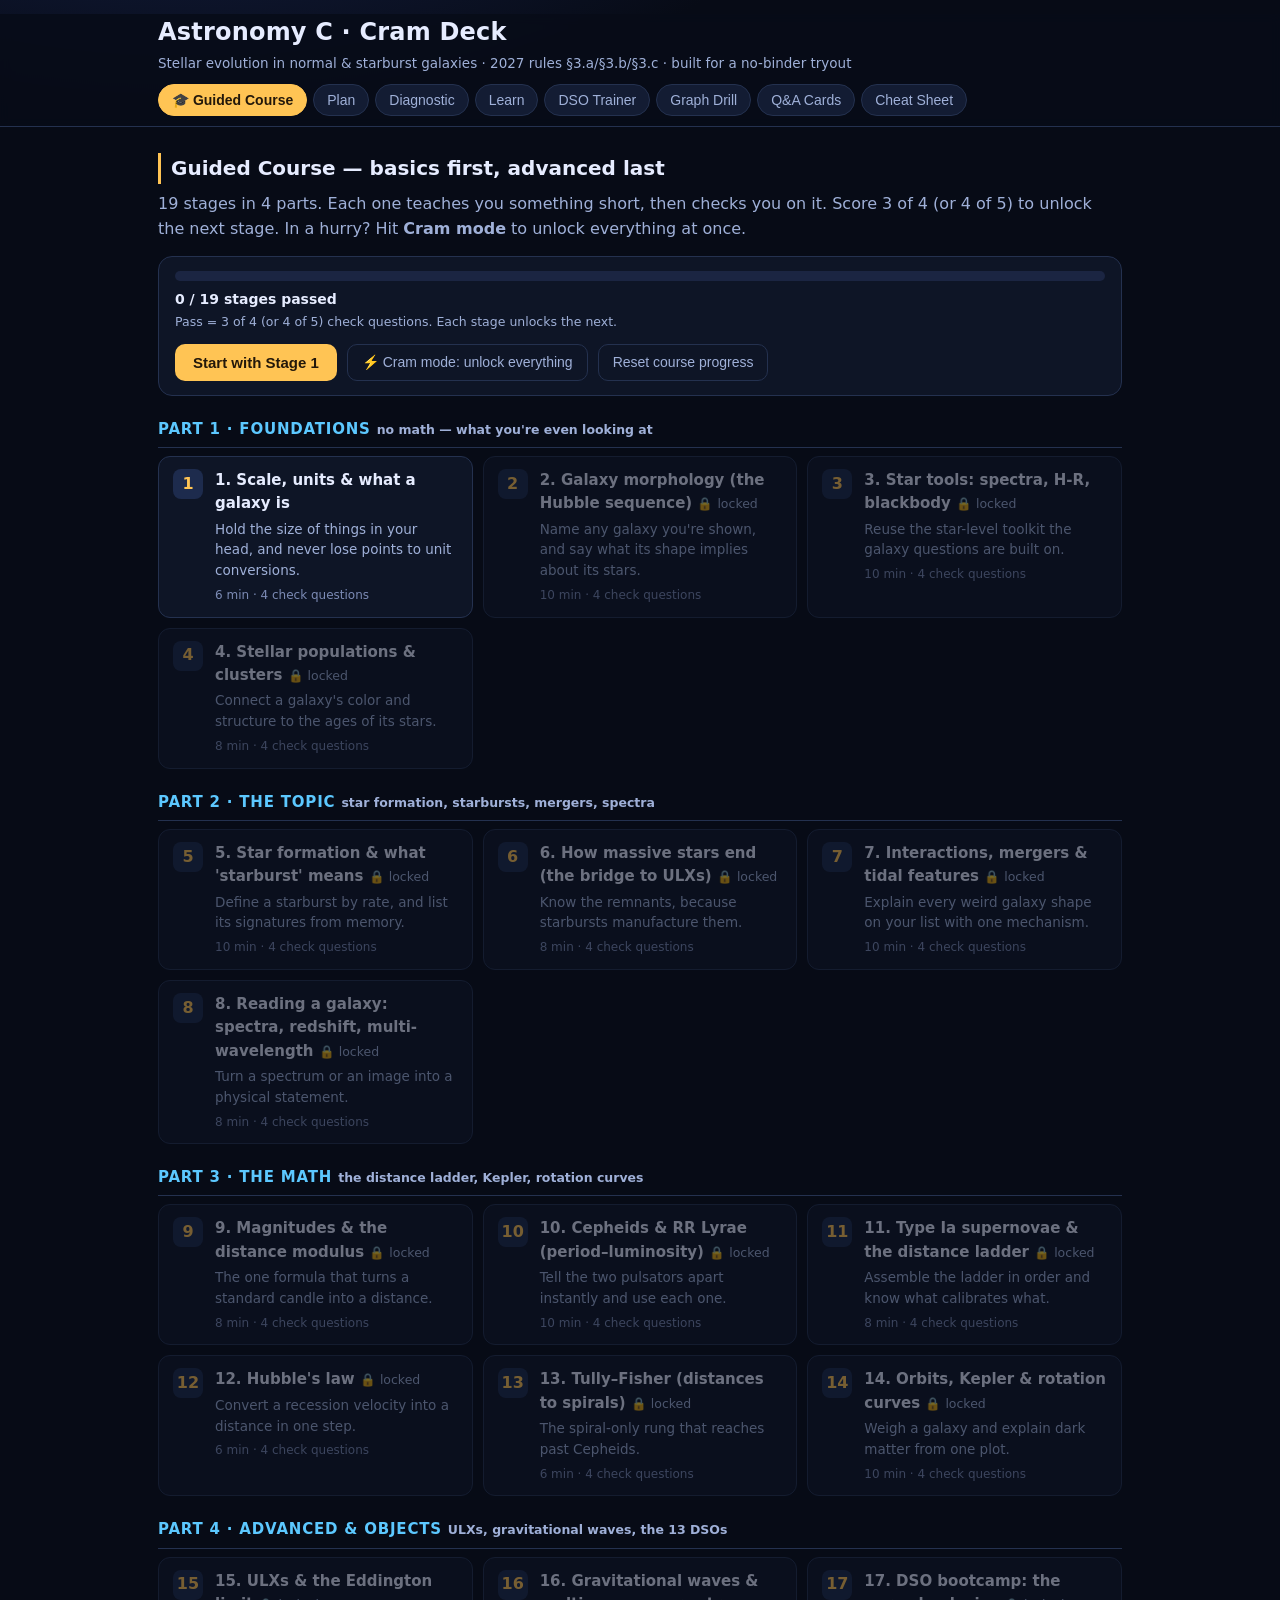
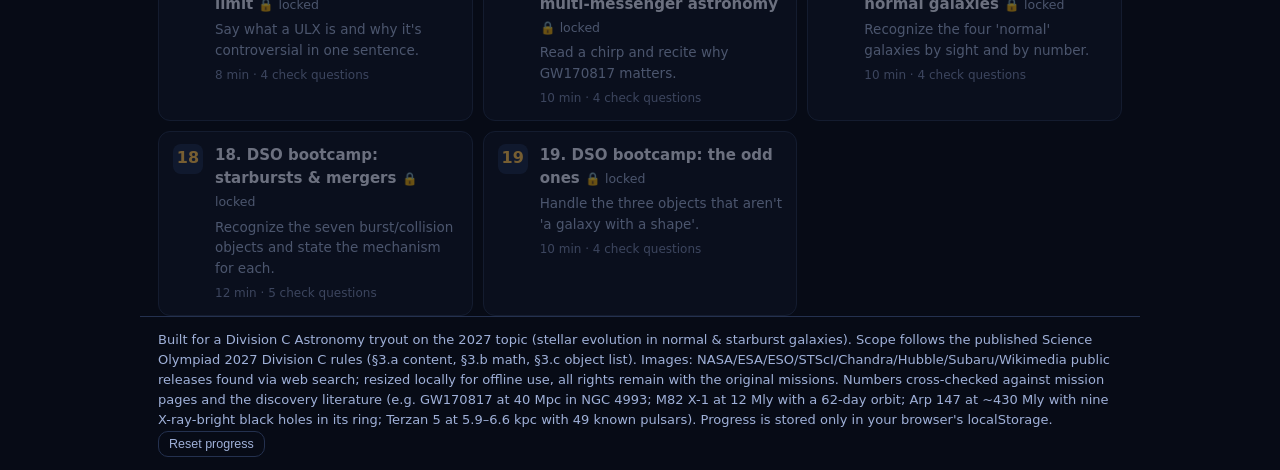
==== commit 0cd09e06: "Add guided course: 19 stages from basics to advanced Sequenced path in 4 parts (foundations -> topic" ====
--- a/astronomy-tryout/index.html
+++ b/astronomy-tryout/index.html
@@ -12,7 +12,8 @@
     <h1>Astronomy C · Cram Deck</h1>
     <p class="sub">Stellar evolution in normal &amp; starburst galaxies · 2027 rules §3.a/§3.b/§3.c · built for a no-binder tryout</p>
     <nav>
-      <button data-tab="plan" class="active">Plan</button>
+      <button data-tab="guided" class="active">🎓 Guided Course</button>
+      <button data-tab="plan">Plan</button>
       <button data-tab="diag">Diagnostic</button>
       <button data-tab="learn">Learn</button>
       <button data-tab="dso">DSO Trainer</button>
@@ -26,7 +27,14 @@
 <main class="wrap">
 
 <!-- ============ PLAN ============ -->
-<section class="panel active" id="tab-plan">
+<section class="panel active" id="tab-guided">
+  <h2>Guided Course — basics first, advanced last</h2>
+  <p class="lead">19 stages in 4 parts. Each one teaches you something short, then checks you on it.
+  Score 3 of 4 (or 4 of 5) to unlock the next stage. In a hurry? Hit <b>Cram mode</b> to unlock everything at once.</p>
+  <div id="course"></div>
+</section>
+
+<section class="panel" id="tab-plan">
   <div class="callout">
     <b>First, check the topic.</b> The 2027 rules are a different event from 2026: it is no longer
     "formation → destruction" of a single star. It is <b>stellar evolution in normal &amp; starburst
@@ -163,6 +171,7 @@
 
 <script src="data-dso.js"></script>
 <script src="data-learn.js"></script>
+<script src="data-course.js"></script>
 <script src="app.js"></script>
 </body>
 </html>
--- a/astronomy-tryout/styles.css
+++ b/astronomy-tryout/styles.css
@@ -128,3 +128,44 @@
   .eq,#cheat-dso table,.card{border-color:#999;background:#fff}
   .eqn,.eqname,.equ,.eqt,li,p,td{color:#000}
 }
+
+/* ---------- guided course ---------- */
+.cprogress{background:var(--panel);border:1px solid var(--line);border-radius:14px;padding:14px 16px;margin:12px 0 18px}
+.cbar{height:10px;background:#1b2542;border-radius:6px;overflow:hidden}
+.cbar span{display:block;height:100%;background:linear-gradient(90deg,#5cc8ff,#ffc454,#4ade80);transition:width .3s}
+.clabel{margin:8px 0 10px;font-size:14px}
+.clabel .note{display:block;font-size:12.5px;margin-top:2px}
+.trackhead{margin:22px 0 8px;font-size:15px;color:var(--acc2);text-transform:uppercase;letter-spacing:.8px;
+  border-bottom:1px solid var(--line);padding-bottom:6px}
+.trackhead .note{text-transform:none;letter-spacing:0;color:var(--dim);font-size:12.5px}
+.stages{display:grid;grid-template-columns:repeat(auto-fit,minmax(280px,1fr));gap:10px}
+.stage{display:flex;gap:12px;align-items:flex-start;background:var(--panel);border:1px solid var(--line);
+  border-radius:12px;padding:12px 14px;cursor:pointer;transition:.15s}
+.stage:hover{border-color:#4a5f96;transform:translateY(-1px)}
+.stage.locked{opacity:.45;cursor:not-allowed}
+.stage.done{border-color:#1f6b45}
+.sno{flex:0 0 30px;height:30px;border-radius:8px;background:#1d2b4d;color:var(--acc);
+  display:flex;align-items:center;justify-content:center;font-weight:700}
+.stage.done .sno{background:#12402a;color:var(--good)}
+.stitle{font-weight:700;font-size:15px;margin-bottom:3px}
+.stitlebig{font-size:21px}
+.tick{color:var(--good);font-size:12.5px;font-weight:600}
+.lock{color:var(--dim);font-size:12.5px;font-weight:400}
+.sgoal{color:var(--dim);font-size:13.5px}
+.sgoal.big{font-size:15px;color:#cfe0ff;margin:0 0 14px}
+.smeta{color:#7c8bb5;font-size:12px;margin-top:5px}
+.flashwarn{background:#3a2b12;border:1px solid #7a5a1f;color:#ffd9a0;border-radius:10px;
+  padding:10px 14px;margin-bottom:12px;font-size:14px}
+.stageview{background:var(--panel);border:1px solid var(--line);border-radius:14px;padding:16px 18px}
+.toprow{align-items:center;gap:12px;margin:0 0 6px}
+.teach{background:#101a30;border:1px solid var(--line);border-radius:12px;padding:4px 18px 14px;margin:8px 0 16px}
+.teach li{margin-bottom:8px;line-height:1.5}
+.gallery{margin:16px 0}
+.gal{display:grid;grid-template-columns:repeat(auto-fit,minmax(170px,1fr));gap:12px}
+.gal figure{margin:0;background:#0b1020;border:1px solid var(--line);border-radius:10px;overflow:hidden}
+.gal img{width:100%;height:150px;object-fit:cover;display:block;background:#05070f}
+.gal figcaption{padding:8px 10px;font-size:12.5px}
+.gal figcaption span{color:var(--dim)}
+.checks{margin-top:8px}
+.checkq{background:#101a30;border:1px solid var(--line);border-radius:12px;padding:12px 14px;margin-bottom:12px}
+.checkq .bigq{font-size:16px;margin:4px 0 10px}
